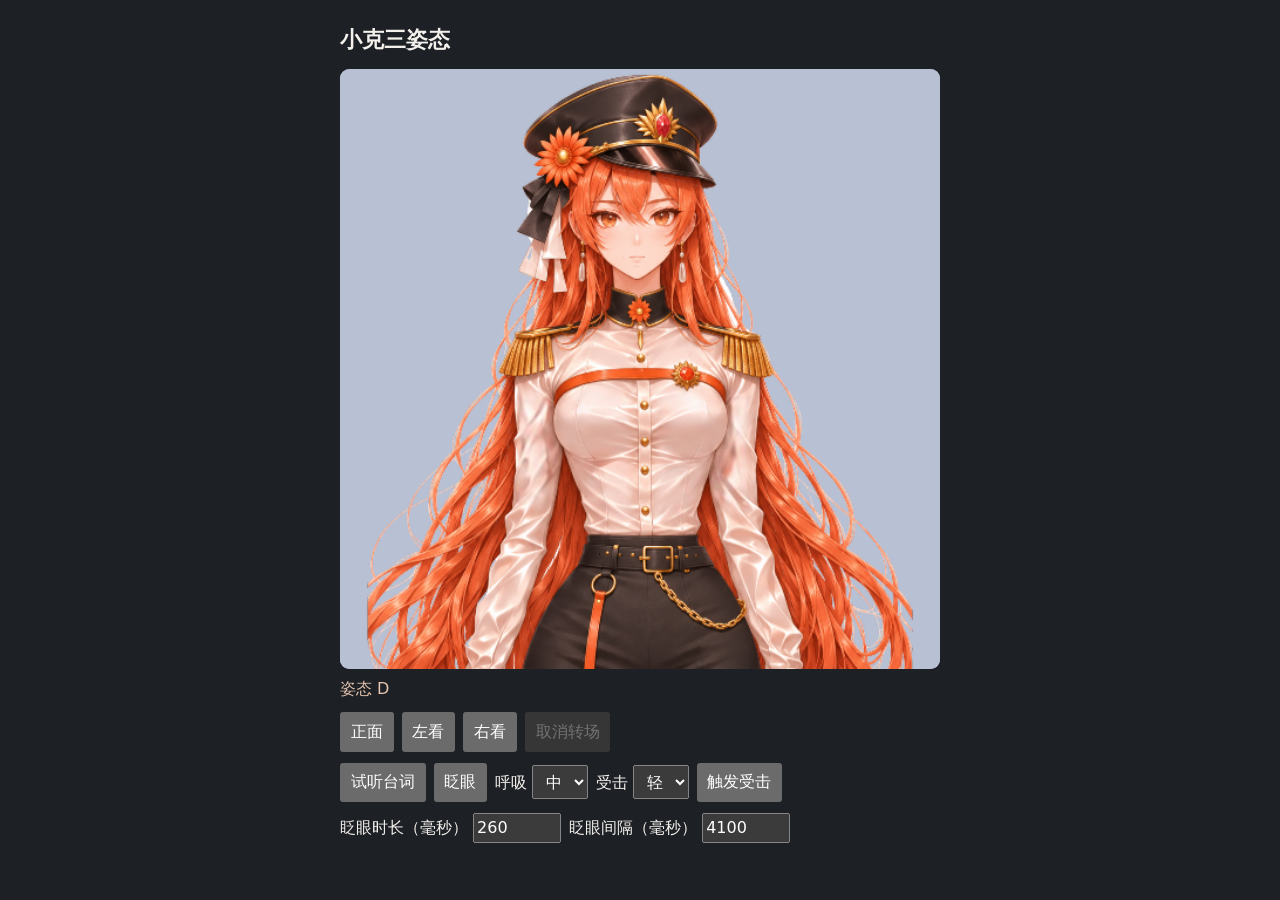
==== examples/claude/index.html @ 3f59a9cd "Release PoseRelay v0.1.0" ====
<!doctype html>
<html lang="zh-CN">
<meta charset="utf-8">
<meta name="viewport" content="width=device-width, initial-scale=1">
<title>称重食堂 · 小克三姿态</title>
<style>
  :root { color-scheme: dark; font: 16px/1.5 system-ui, sans-serif; background: #1d2025; color: #f4f1ed; }
  main { width: min(calc(100% - 2rem), 600px); margin: 1.5rem auto; }
  h1 { font-size: 1.35rem; margin: 0 0 .8rem; }
  canvas { display: block; width: 100%; height: auto; border-radius: .6rem; background: #b8c0d4; }
  nav, .controls { display: flex; align-items: center; flex-wrap: wrap; gap: .5rem; margin: .7rem 0; }
  button, input, select { font: inherit; }
  button, select { padding: .35rem .55rem; }
  input { width: 5rem; }
  output { display: block; color: #e6c4ae; min-height: 1.5em; margin-top: .5rem; }
</style>
<main>
  <h1>小克三姿态</h1>
  <canvas id="figure" width="512" height="512" aria-label="小克军装动画"></canvas>
  <output id="status" aria-live="polite">载入中</output>
  <nav aria-label="姿态">
    <button data-pose="D" disabled>正面</button>
    <button data-pose="A" disabled>左看</button>
    <button data-pose="B" disabled>右看</button>
    <button id="cancel" disabled>取消转场</button>
  </nav>
  <div class="controls">
    <button id="voice" disabled>试听台词</button>
    <button id="blink" disabled>眨眼</button>
    <label>呼吸 <select id="breath" disabled><option value="low">低</option><option value="medium" selected>中</option><option value="high">高</option></select></label>
    <label>受击 <select id="impact" disabled><option value="low">轻</option><option value="medium">中</option><option value="high">重</option></select></label>
    <button id="hit" disabled>触发受击</button>
  </div>
  <div class="controls">
    <label>眨眼时长（毫秒） <input id="duration" type="number" min="100" max="700" step="10" value="260" disabled></label>
    <label>眨眼间隔（毫秒） <input id="interval" type="number" min="500" max="12000" step="100" value="4100" disabled></label>
  </div>
</main>
<script type="module" src="stage.mjs"></script>
</html>
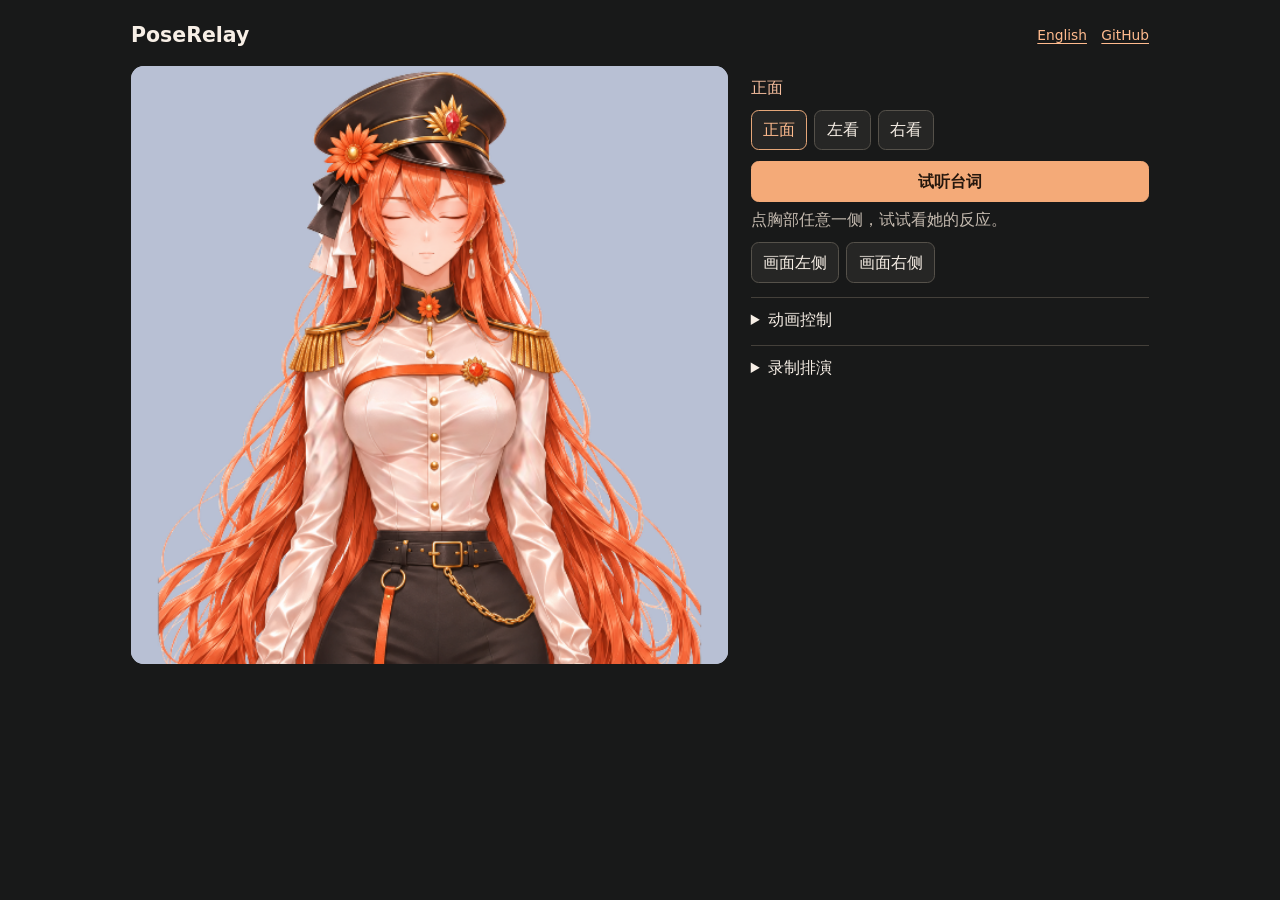
==== commit 3d77b8bd: "Add zero-setup PoseRelay demo and bilingual rehearsal recording" ====
--- a/examples/claude/index.html
+++ b/examples/claude/index.html
@@ -2,38 +2,95 @@
 <html lang="zh-CN">
 <meta charset="utf-8">
 <meta name="viewport" content="width=device-width, initial-scale=1">
-<title>称重食堂 · 小克三姿态</title>
+<meta name="color-scheme" content="dark">
+<title>PoseRelay</title>
 <style>
-  :root { color-scheme: dark; font: 16px/1.5 system-ui, sans-serif; background: #1d2025; color: #f4f1ed; }
-  main { width: min(calc(100% - 2rem), 600px); margin: 1.5rem auto; }
-  h1 { font-size: 1.35rem; margin: 0 0 .8rem; }
-  canvas { display: block; width: 100%; height: auto; border-radius: .6rem; background: #b8c0d4; }
-  nav, .controls { display: flex; align-items: center; flex-wrap: wrap; gap: .5rem; margin: .7rem 0; }
+  :root { color-scheme: dark; font: 16px/1.45 system-ui, sans-serif; background: #181919; color: #f7efe6; }
+  * { box-sizing: border-box; }
+  body { margin: 0; }
+  main { max-width: 1050px; margin: auto; padding: 1.3rem 1rem 2rem; }
+  header { display: flex; justify-content: space-between; align-items: center; margin-bottom: 1rem; }
+  h1 { margin: 0; font-size: 1.28rem; font-weight: 650; }
+  a { color: #ffbb8e; text-underline-offset: .2em; }
+  .links { display: flex; gap: .9rem; font-size: .86rem; }
+  .layout { display: grid; grid-template-columns: minmax(0, 3fr) minmax(0, 2fr); gap: 1.4rem; align-items: start; }
+  .panel { min-width: 0; }
+  canvas { display: block; width: 100%; height: auto; background: #b8c0d4; border-radius: .8rem; }
+  nav, .controls { display: flex; align-items: center; flex-wrap: wrap; gap: .45rem; margin: .65rem 0; }
   button, input, select { font: inherit; }
-  button, select { padding: .35rem .55rem; }
-  input { width: 5rem; }
-  output { display: block; color: #e6c4ae; min-height: 1.5em; margin-top: .5rem; }
+  button, select { min-height: 2.55rem; padding: .35rem .7rem; border-radius: .48rem; border: 1px solid #55514a; background: #262625; color: inherit; }
+  button:not(:disabled), summary { cursor: pointer; }
+  button:disabled, input:disabled, select:disabled { opacity: .55; }
+  button[aria-pressed="true"] { border-color: #e6a779; color: #ffbb8e; }
+  #voice { width: 100%; background: #f4aa78; color: #25170d; border-color: #f4aa78; font-weight: 700; }
+  #cancel[hidden] { display: none; }
+  :focus-visible { outline: 2px solid #ffbb8e; outline-offset: 3px; }
+  #status { display: block; color: #f5be9e; margin: .6rem 0 .2rem; min-height: 1.45em; }
+  p { color: #c5bbb0; margin: .4rem 0 .7rem; }
+  details { border-top: 1px solid #44403a; margin-top: .85rem; padding-top: .65rem; }
+  label { font-size: .9rem; }
+  .timing { width: 5rem; }
+  .files { display: grid; gap: .55rem; }
+  .files label { display: grid; gap: .2rem; }
+  input[type=file] { max-width: 100%; }
+  #record-status { color: #f5be9e; display: block; }
+  @media (max-width: 680px) {
+    main { padding: .7rem .75rem 1.4rem; }
+    header { margin-bottom: .6rem; }
+    .layout { grid-template-columns: minmax(0, 1fr); gap: .15rem; }
+  }
 </style>
 <main>
-  <h1>小克三姿态</h1>
-  <canvas id="figure" width="512" height="512" aria-label="小克军装动画"></canvas>
-  <output id="status" aria-live="polite">载入中</output>
-  <nav aria-label="姿态">
-    <button data-pose="D" disabled>正面</button>
-    <button data-pose="A" disabled>左看</button>
-    <button data-pose="B" disabled>右看</button>
-    <button id="cancel" disabled>取消转场</button>
-  </nav>
-  <div class="controls">
-    <button id="voice" disabled>试听台词</button>
-    <button id="blink" disabled>眨眼</button>
-    <label>呼吸 <select id="breath" disabled><option value="low">低</option><option value="medium" selected>中</option><option value="high">高</option></select></label>
-    <label>受击 <select id="impact" disabled><option value="low">轻</option><option value="medium">中</option><option value="high">重</option></select></label>
-    <button id="hit" disabled>触发受击</button>
-  </div>
-  <div class="controls">
-    <label>眨眼时长（毫秒） <input id="duration" type="number" min="100" max="700" step="10" value="260" disabled></label>
-    <label>眨眼间隔（毫秒） <input id="interval" type="number" min="500" max="12000" step="100" value="4100" disabled></label>
+  <header>
+    <h1>PoseRelay</h1>
+    <div class="links"><a id="language" href="?lang=en">English</a><a href="https://github.com/li1fang/PoseRelay">GitHub</a></div>
+  </header>
+  <div class="layout">
+    <canvas id="figure" width="512" height="512" aria-label="小克三姿态" aria-describedby="touch-help"></canvas>
+    <div class="panel">
+      <output id="status" aria-live="polite" data-en="Loading">载入中</output>
+      <nav aria-label="姿态">
+        <button data-pose="D" data-en="Front" disabled>正面</button>
+        <button data-pose="A" data-en="Look left" disabled>左看</button>
+        <button data-pose="B" data-en="Look right" disabled>右看</button>
+        <button id="cancel" data-en="Cancel turn" disabled hidden>取消转场</button>
+      </nav>
+      <button id="voice" data-en="Play a line" disabled>试听台词</button>
+      <p id="touch-help" data-en="Tap either side of the chest to try a reaction.">点胸部任意一侧，试试看她的反应。</p>
+      <div class="controls">
+        <button data-hit="right" data-en="Screen left" disabled>画面左侧</button>
+        <button data-hit="left" data-en="Screen right" disabled>画面右侧</button>
+      </div>
+      <details>
+        <summary data-en="Animation controls">动画控制</summary>
+        <div class="controls">
+          <button id="blink" data-en="Blink" disabled>眨眼</button>
+          <label><span data-en="Breathing">呼吸</span> <select id="breath" disabled><option value="auto" data-en="Auto">自动</option><option value="low" data-en="Low">低</option><option value="medium" data-en="Medium">中</option><option value="high" data-en="High">高</option></select></label>
+          <label><span data-en="Impact">受击</span> <select id="impact" disabled><option value="low" data-en="Light">轻</option><option value="medium" data-en="Medium">中</option><option value="high" data-en="Heavy">重</option></select></label>
+          <button id="hit" data-en="Trigger impact" disabled>触发受击</button>
+        </div>
+        <div class="controls">
+          <label><span data-en="Blink duration (ms)">眨眼时长（毫秒）</span> <input class="timing" id="duration" type="number" min="100" max="700" step="10" value="260" disabled></label>
+          <label><span data-en="Blink interval (ms)">眨眼间隔（毫秒）</span> <input class="timing" id="interval" type="number" min="500" max="12000" step="100" value="4100" disabled></label>
+          <button id="blink-auto" data-en="Reset auto blink" disabled>恢复自动眨眼</button>
+        </div>
+      </details>
+      <details>
+        <summary data-en="Record a rehearsal">录制排演</summary>
+        <p data-en="Load three WAV files for front, right and front again. The turn clips play between the lines.">依次选择正面、右看、回正三段 WAV。播放器在台词之间插入转场。</p>
+        <div class="files">
+          <label><span data-en="Opening · front">开场 · 正面</span><input type="file" name="line" accept=".wav,audio/wav" disabled></label>
+          <label><span data-en="Middle · look right">中段 · 右看</span><input type="file" name="line" accept=".wav,audio/wav" disabled></label>
+          <label><span data-en="Closing · front">收尾 · 正面</span><input type="file" name="line" accept=".wav,audio/wav" disabled></label>
+        </div>
+        <div class="controls">
+          <button id="rehearse" data-en="Rehearse" disabled>排演</button>
+          <button id="record" data-en="Record and download" disabled>录制并下载</button>
+          <a id="download" data-en="Download again" hidden>重新下载</a>
+        </div>
+        <output id="record-status" aria-live="polite"></output>
+      </details>
+    </div>
   </div>
 </main>
 <script type="module" src="stage.mjs"></script>
